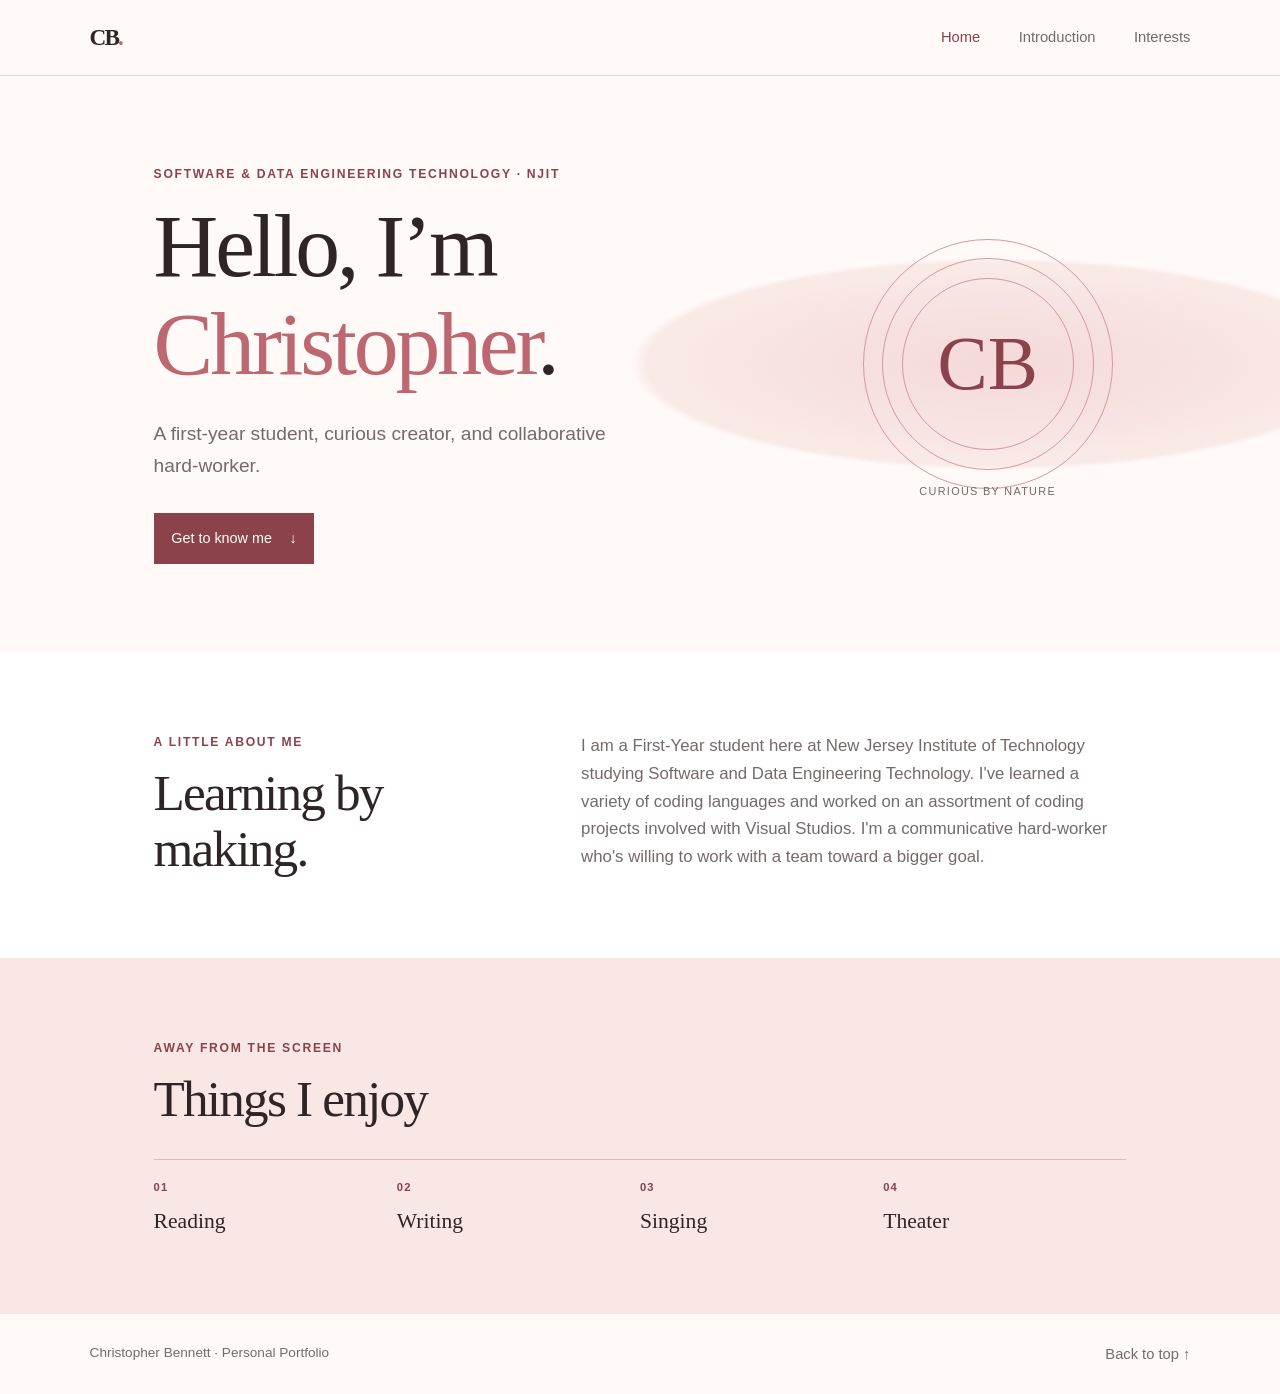
==== index.html @ 59941885 "Create portfolio home page" ====
<!doctype html>
<html lang="en">
  <head>
    <meta charset="utf-8">
    <meta name="viewport" content="width=device-width, initial-scale=1">
    <meta name="theme-color" content="#fff8f7">
    <meta name="description" content="The personal portfolio of Christopher Bennett, a Software and Data Engineering Technology student at NJIT.">
    <title>Christopher Bennett | Home</title>
    <link rel="stylesheet" href="styles.css">
    <script src="script.js" defer></script>
  </head>
  <body>
    <a class="skip-link" href="#main">Skip to main content</a>
    <header class="site-header">
      <a class="brand" href="#home" aria-label="Christopher Bennett home">CB<span>.</span></a>
      <button class="menu-toggle" type="button" aria-expanded="false" aria-controls="primary-navigation">
        <span class="menu-icon" aria-hidden="true"></span>
        <span class="menu-label">Menu</span>
      </button>
      <nav class="navigation" id="primary-navigation" aria-label="Main navigation">
        <a href="#home" aria-current="page">Home</a>
        <a href="#introduction">Introduction</a>
        <a href="#interests">Interests</a>
      </nav>
    </header>

    <main id="main">
      <section class="hero" id="home" aria-labelledby="page-title">
        <div class="hero-copy">
          <p class="eyebrow">Software &amp; Data Engineering Technology · NJIT</p>
          <h1 id="page-title">Hello, I’m <span>Christopher</span>.</h1>
          <p class="hero-intro">A first-year student, curious creator, and collaborative hard-worker.</p>
          <a class="button-link" href="#introduction">Get to know me <span aria-hidden="true">↓</span></a>
        </div>
        <div class="hero-mark" aria-hidden="true">
          <span class="mark-circle"></span>
          <span class="mark-initials">CB</span>
          <span class="mark-caption">curious by nature</span>
        </div>
      </section>

      <section class="intro-section" id="introduction" aria-labelledby="intro-title">
        <div class="section-heading">
          <p class="eyebrow">A little about me</p>
          <h2 id="intro-title">Learning by making.</h2>
        </div>
        <p class="intro-text">I am a First-Year student here at New Jersey Institute of Technology studying Software and Data Engineering Technology. I've learned a variety of coding languages and worked on an assortment of coding projects involved with Visual Studios. I'm a communicative hard-worker who's willing to work with a team toward a bigger goal.</p>
      </section>

      <section class="interests-section" id="interests" aria-labelledby="interests-title">
        <div class="section-heading">
          <p class="eyebrow">Away from the screen</p>
          <h2 id="interests-title">Things I enjoy</h2>
        </div>
        <ul class="interest-list">
          <li><span class="interest-number">01</span>Reading</li>
          <li><span class="interest-number">02</span>Writing</li>
          <li><span class="interest-number">03</span>Singing</li>
          <li><span class="interest-number">04</span>Theater</li>
        </ul>
      </section>
    </main>

    <footer class="site-footer">
      <p>Christopher Bennett <span aria-hidden="true">·</span> Personal Portfolio</p>
      <a href="#home">Back to top ↑</a>
    </footer>
  </body>
</html>
---- styles.css ----
:root {
  color-scheme: light;
  --ink: #302526;
  --muted: #76696a;
  --red: #bd6870;
  --red-deep: #8b424a;
  --blush: #f8e7e5;
  --paper: #fff9f8;
  --line: #ead7d5;
  --serif: Georgia, "Times New Roman", serif;
  --sans: "Segoe UI", Arial, sans-serif;
}

* { box-sizing: border-box; }
html { scroll-behavior: smooth; }
body {
  margin: 0;
  background: var(--paper);
  color: var(--ink);
  font-family: var(--sans);
  line-height: 1.65;
}
a { color: inherit; }
a:focus-visible, button:focus-visible { outline: 3px solid var(--red-deep); outline-offset: 4px; }
.skip-link {
  position: absolute; z-index: 5; top: 0.75rem; left: 0.75rem;
  transform: translateY(-160%); padding: 0.6rem 0.9rem;
  background: white; color: var(--ink); border: 1px solid var(--line);
}
.skip-link:focus { transform: translateY(0); }
.site-header {
  min-height: 76px; padding: 0 clamp(1.25rem, 7vw, 7rem);
  display: flex; align-items: center; justify-content: space-between;
  border-bottom: 1px solid var(--line); background: rgba(255, 249, 248, 0.94);
}
.brand { text-decoration: none; font: 700 1.45rem var(--serif); letter-spacing: -0.08em; }
.brand span { color: var(--red); }
.navigation { display: flex; gap: clamp(1.25rem, 3vw, 2.8rem); }
.navigation a, .site-footer a { text-decoration: none; color: var(--muted); font-size: 0.92rem; }
.navigation a:hover, .navigation a[aria-current="page"], .site-footer a:hover { color: var(--red-deep); }
.menu-toggle { display: none; }
main { overflow: hidden; }
.hero {
  min-height: 510px; padding: 5.5rem clamp(1.5rem, 12vw, 12rem);
  display: grid; grid-template-columns: minmax(0, 1.4fr) minmax(200px, 0.6fr);
  align-items: center; gap: 3rem;
  background: radial-gradient(ellipse at 78% 50%, #f4d9d7 0, #f9eae8 25%, transparent 26%), var(--paper);
}
.eyebrow { margin: 0 0 0.8rem; color: var(--red-deep); font-size: 0.76rem; font-weight: 700; letter-spacing: 0.14em; text-transform: uppercase; }
h1, h2 { font-family: var(--serif); font-weight: 400; letter-spacing: -0.035em; line-height: 1.1; }
h1 { max-width: 680px; margin: 0; font-size: clamp(3.1rem, 7vw, 6.3rem); }
h1 span { color: var(--red); }
.hero-intro { max-width: 480px; margin: 1.5rem 0 2rem; color: var(--muted); font-size: clamp(1rem, 1.6vw, 1.2rem); }
.button-link { display: inline-flex; align-items: center; gap: 1.1rem; padding: 0.85rem 1.1rem; color: white; background: var(--red-deep); text-decoration: none; font-size: 0.9rem; }
.button-link:hover { background: #71353c; }
.hero-mark { width: min(250px, 100%); aspect-ratio: 1; justify-self: center; position: relative; display: grid; place-items: center; }
.mark-circle { position: absolute; inset: 0; border: 1px solid #d49a9c; border-radius: 50%; }
.mark-circle::before, .mark-circle::after { content: ""; position: absolute; border: 1px solid #d49a9c; border-radius: 50%; inset: 18px; }
.mark-circle::after { inset: 38px; }
.mark-initials { color: var(--red-deep); font: 400 4.7rem var(--serif); }
.mark-caption { position: absolute; bottom: -0.75rem; color: var(--muted); font-size: 0.68rem; letter-spacing: 0.12em; text-transform: uppercase; }
.intro-section, .interests-section { padding: 5rem clamp(1.5rem, 12vw, 12rem); }
.intro-section { display: grid; grid-template-columns: 0.8fr 1.2fr; gap: 4rem; align-items: start; background: white; }
h2 { margin: 0; font-size: clamp(2rem, 4vw, 3.3rem); }
.intro-text { max-width: 700px; margin: 0; color: var(--muted); font-size: 1.05rem; }
.interests-section { background: var(--blush); }
.interest-list { list-style: none; margin: 2rem 0 0; padding: 0; display: grid; grid-template-columns: repeat(4, 1fr); border-top: 1px solid #dfb9b8; }
.interest-list li { display: flex; flex-direction: column; gap: 1rem; padding: 1.3rem 1rem 0 0; font: 1.35rem var(--serif); }
.interest-number { color: var(--red-deep); font: 700 0.7rem var(--sans); letter-spacing: 0.1em; }
.site-footer { min-height: 80px; padding: 1rem clamp(1.5rem, 7vw, 7rem); display: flex; justify-content: space-between; align-items: center; gap: 1rem; color: var(--muted); font-size: 0.85rem; }
.site-footer p { margin: 0; }

@media (max-width: 650px) {
  .site-header { min-height: 68px; position: relative; }
  .menu-toggle { display: inline-flex; align-items: center; gap: 0.55rem; border: 0; background: transparent; color: var(--ink); font: inherit; cursor: pointer; }
  .menu-icon, .menu-icon::before, .menu-icon::after { display: block; width: 18px; height: 2px; background: var(--red-deep); position: relative; }
  .menu-icon::before, .menu-icon::after { content: ""; position: absolute; left: 0; }
  .menu-icon::before { top: -6px; }
  .menu-icon::after { top: 6px; }
  .navigation { display: none; position: absolute; z-index: 2; top: 100%; left: 0; right: 0; padding: 0.8rem 1.5rem 1.2rem; flex-direction: column; gap: 0; background: var(--paper); border-bottom: 1px solid var(--line); }
  .navigation.is-open { display: flex; }
  .navigation a { padding: 0.65rem 0; }
  .hero { min-height: 0; padding-top: 4.5rem; padding-bottom: 5rem; grid-template-columns: 1fr; gap: 3rem; background: radial-gradient(ellipse at 78% 82%, #f4d9d7 0, #f9eae8 25%, transparent 26%), var(--paper); }
  .hero-mark { width: 180px; }
  .mark-initials { font-size: 3.5rem; }
  .intro-section { grid-template-columns: 1fr; gap: 1.5rem; }
  .intro-section, .interests-section { padding-top: 3.5rem; padding-bottom: 3.5rem; }
  .interest-list { grid-template-columns: repeat(2, 1fr); row-gap: 1.4rem; }
  .site-footer { align-items: flex-start; flex-direction: column; justify-content: center; }
}

@media (prefers-reduced-motion: reduce) {
  html { scroll-behavior: auto; }
  *, *::before, *::after { animation-duration: 0.01ms !important; transition-duration: 0.01ms !important; }
}
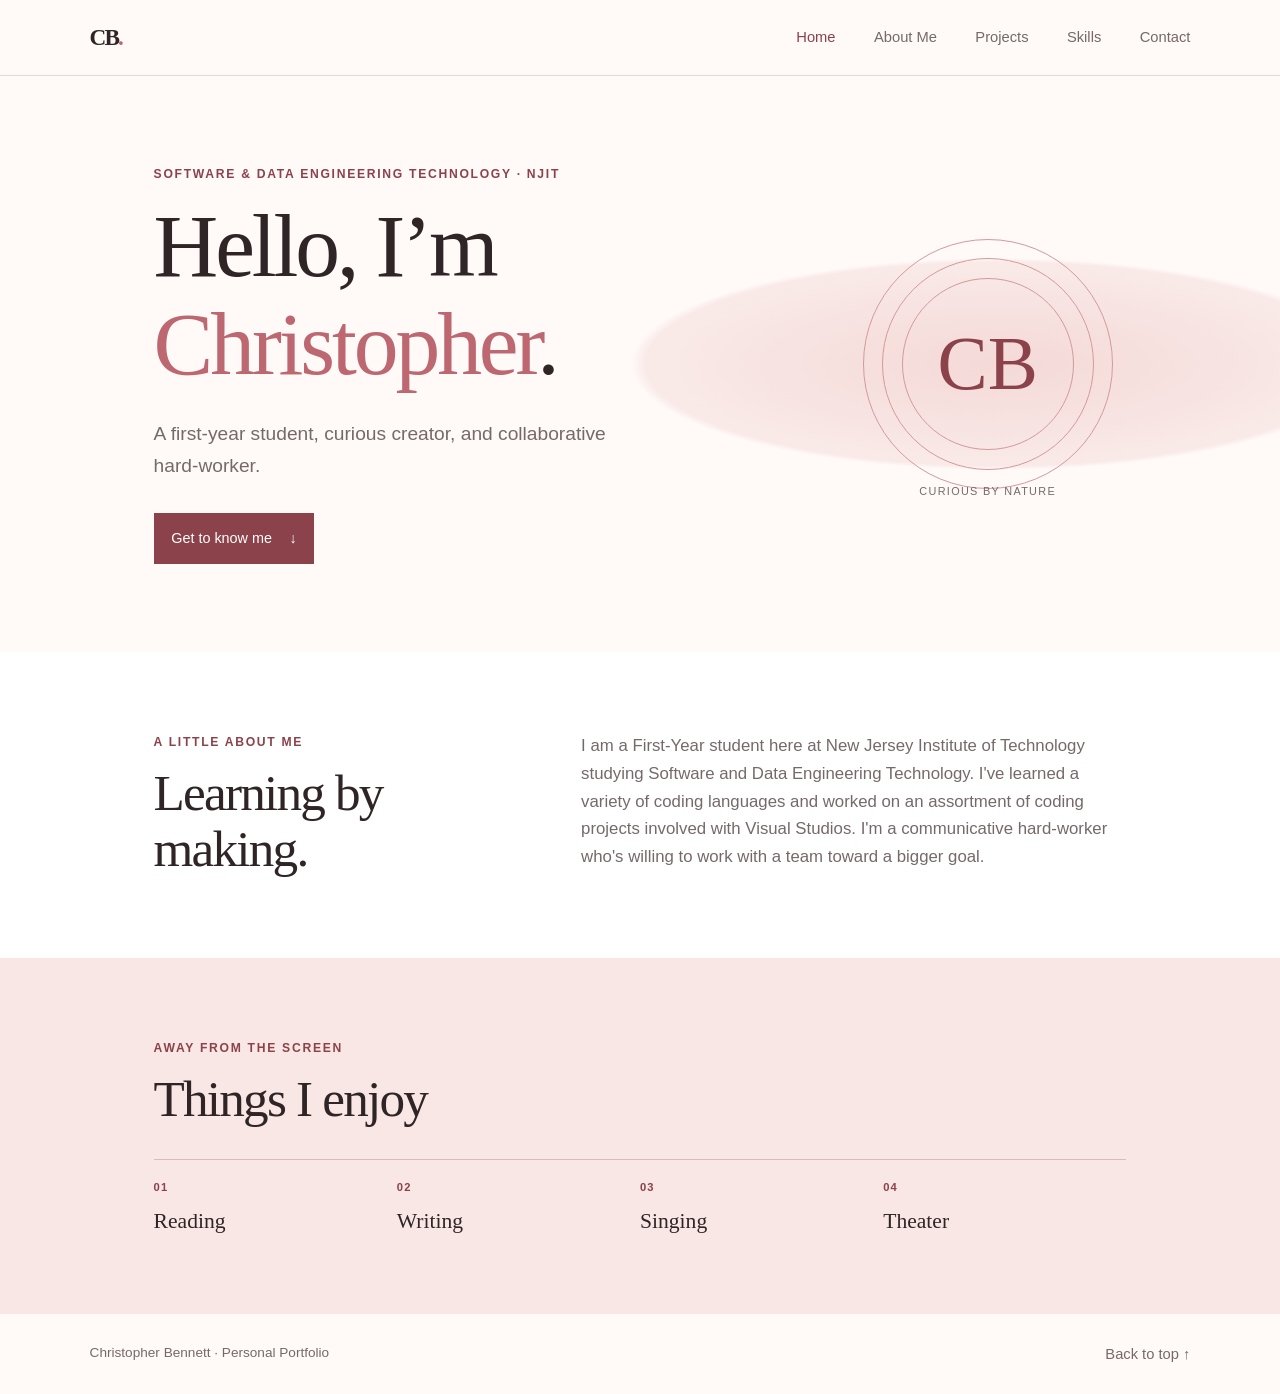
==== commit 58eac995: "Add portfolio section page scaffolds" ====
--- a/index.html
+++ b/index.html
@@ -12,15 +12,17 @@
   <body>
     <a class="skip-link" href="#main">Skip to main content</a>
     <header class="site-header">
-      <a class="brand" href="#home" aria-label="Christopher Bennett home">CB<span>.</span></a>
+      <a class="brand" href="index.html" aria-label="Christopher Bennett home">CB<span>.</span></a>
       <button class="menu-toggle" type="button" aria-expanded="false" aria-controls="primary-navigation">
         <span class="menu-icon" aria-hidden="true"></span>
         <span class="menu-label">Menu</span>
       </button>
       <nav class="navigation" id="primary-navigation" aria-label="Main navigation">
-        <a href="#home" aria-current="page">Home</a>
-        <a href="#introduction">Introduction</a>
-        <a href="#interests">Interests</a>
+        <a href="index.html" aria-current="page">Home</a>
+        <a href="about.html">About Me</a>
+        <a href="projects.html">Projects</a>
+        <a href="skills.html">Skills</a>
+        <a href="contact.html">Contact</a>
       </nav>
     </header>
 
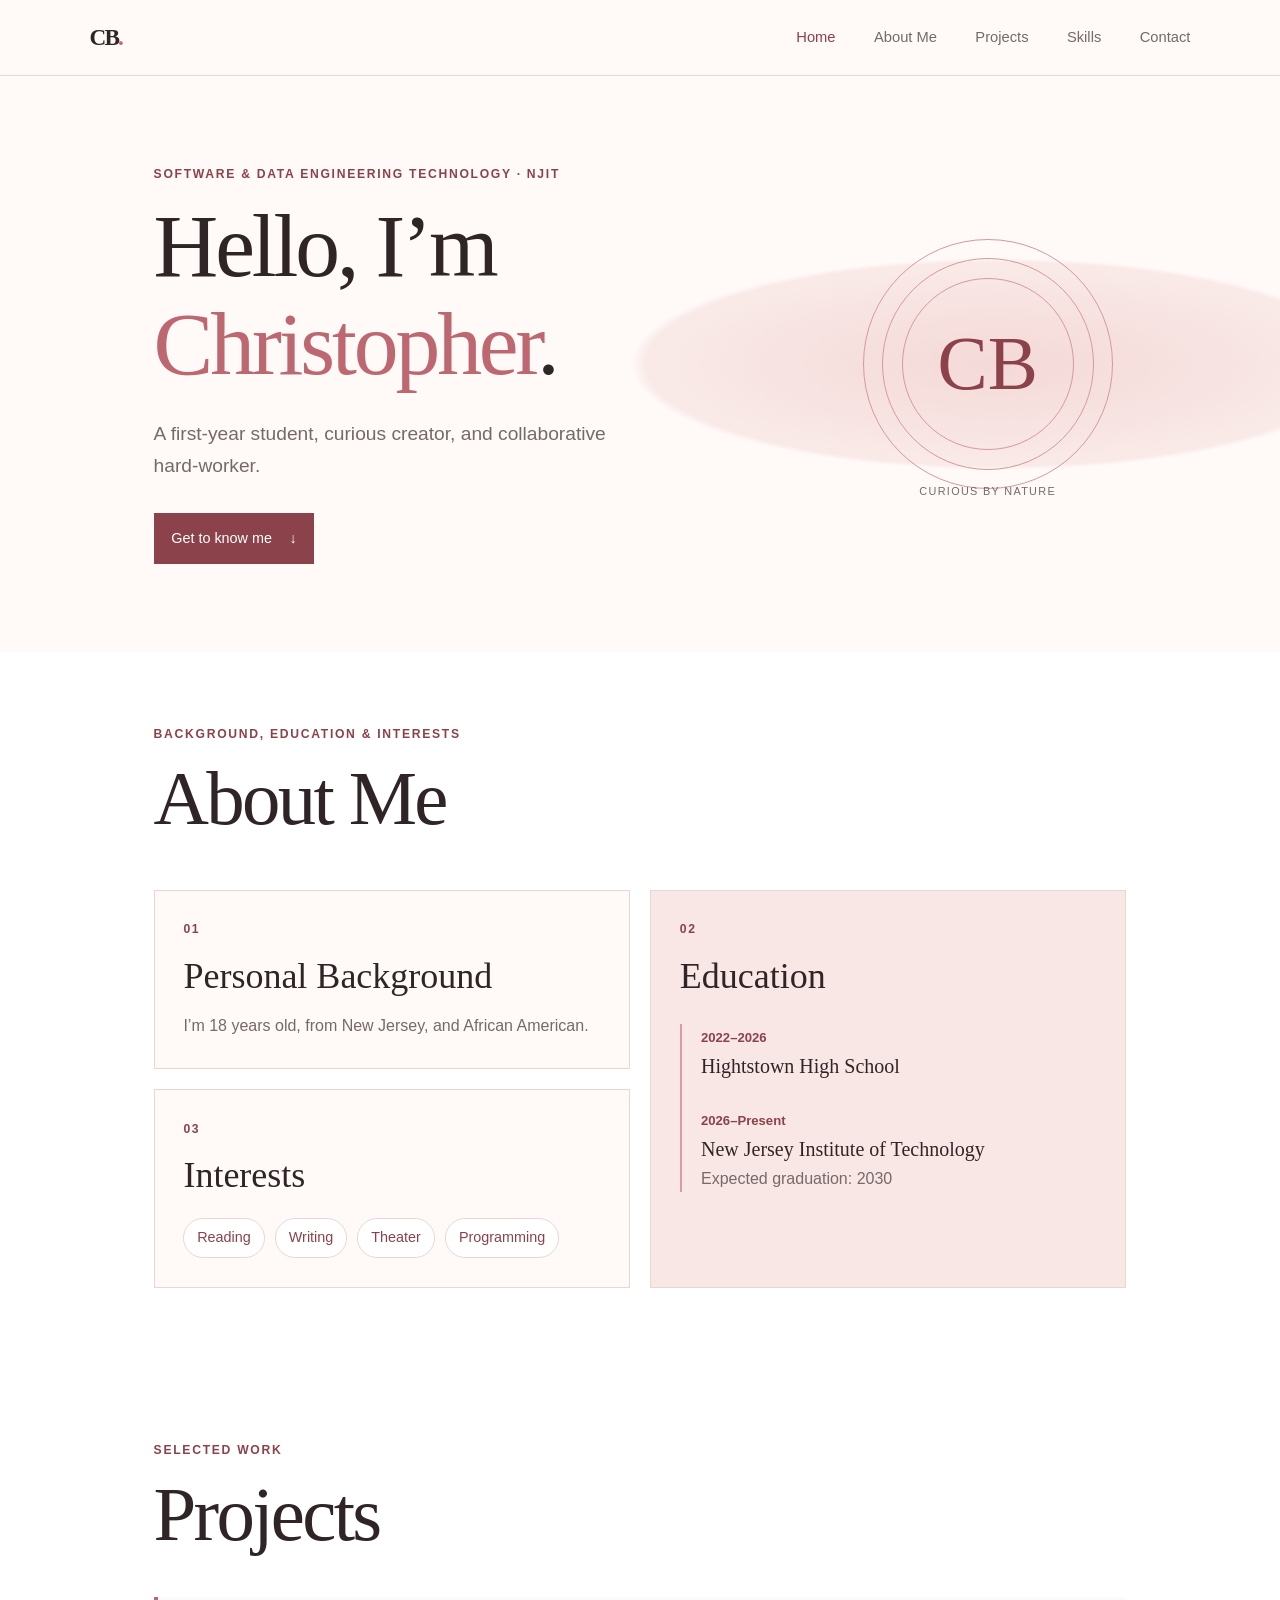
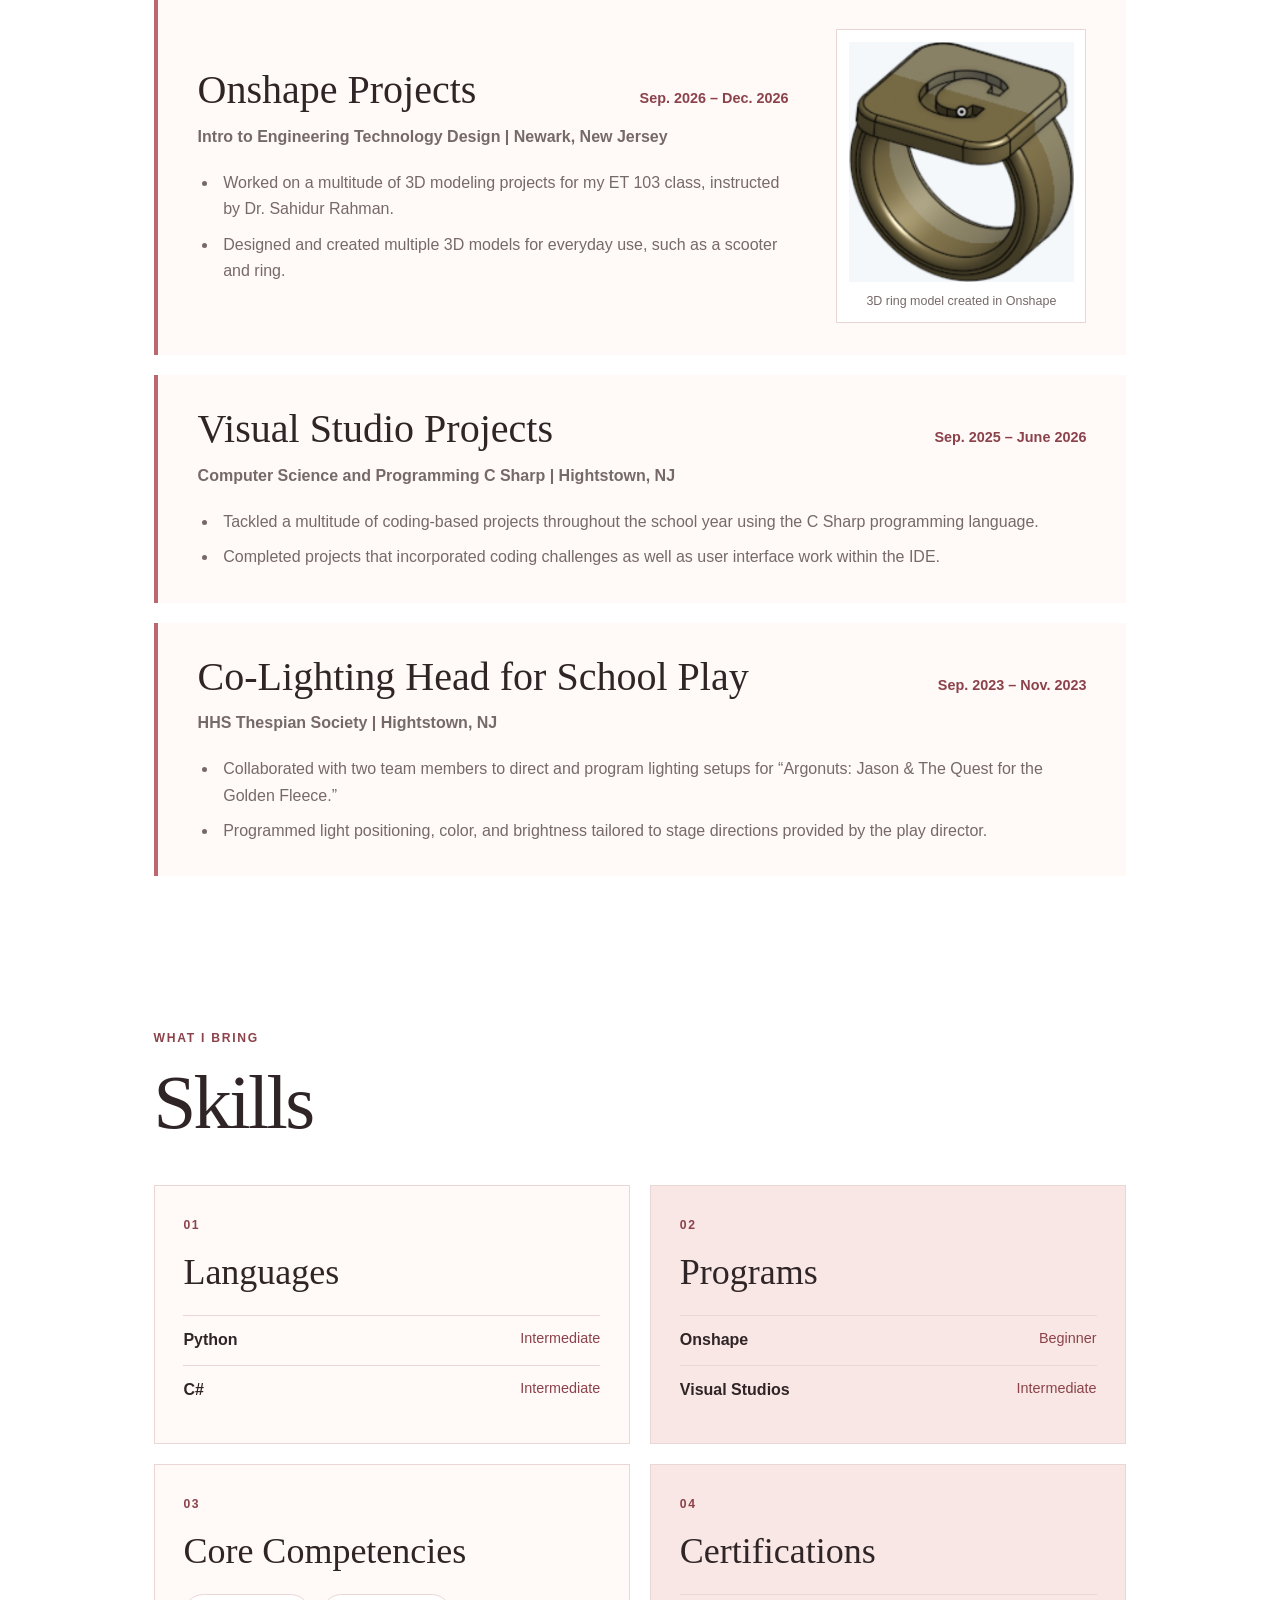
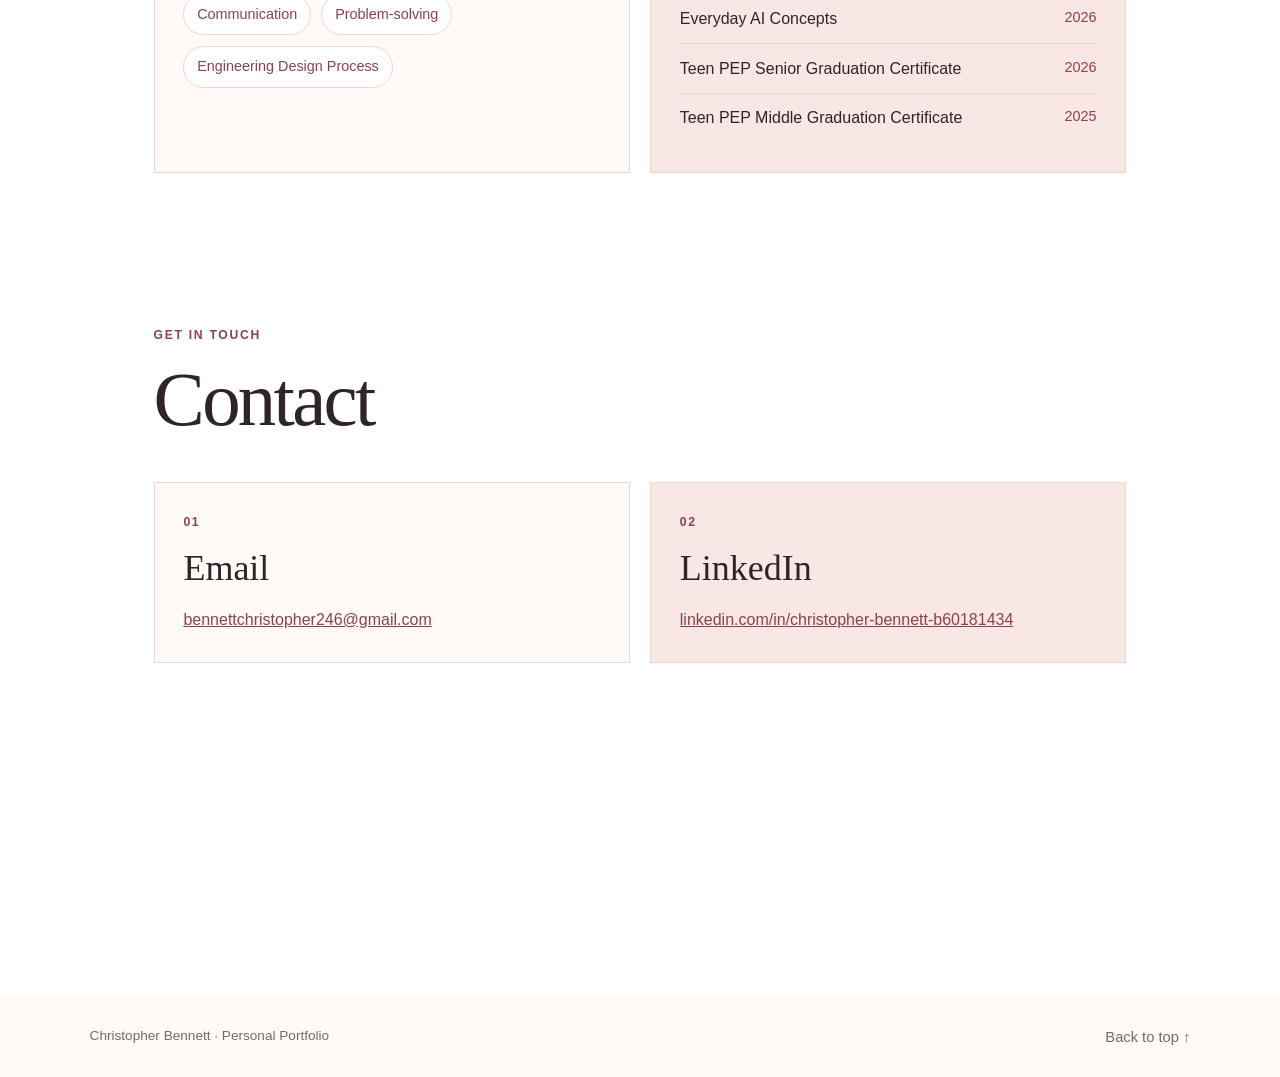
==== commit 43e8f22c: "Move portfolio sections onto scrolling homepage" ====
--- a/index.html
+++ b/index.html
@@ -18,11 +18,11 @@
         <span class="menu-label">Menu</span>
       </button>
       <nav class="navigation" id="primary-navigation" aria-label="Main navigation">
-        <a href="index.html" aria-current="page">Home</a>
-        <a href="about.html">About Me</a>
-        <a href="projects.html">Projects</a>
-        <a href="skills.html">Skills</a>
-        <a href="contact.html">Contact</a>
+        <a href="#home" aria-current="location">Home</a>
+        <a href="#about">About Me</a>
+        <a href="#projects">Projects</a>
+        <a href="#skills">Skills</a>
+        <a href="#contact">Contact</a>
       </nav>
     </header>
 
@@ -32,7 +32,7 @@
           <p class="eyebrow">Software &amp; Data Engineering Technology · NJIT</p>
           <h1 id="page-title">Hello, I’m <span>Christopher</span>.</h1>
           <p class="hero-intro">A first-year student, curious creator, and collaborative hard-worker.</p>
-          <a class="button-link" href="#introduction">Get to know me <span aria-hidden="true">↓</span></a>
+          <a class="button-link" href="#about">Get to know me <span aria-hidden="true">↓</span></a>
         </div>
         <div class="hero-mark" aria-hidden="true">
           <span class="mark-circle"></span>
@@ -41,25 +41,77 @@
         </div>
       </section>
 
-      <section class="intro-section" id="introduction" aria-labelledby="intro-title">
-        <div class="section-heading">
-          <p class="eyebrow">A little about me</p>
-          <h2 id="intro-title">Learning by making.</h2>
+      <section class="about-page" id="about" aria-labelledby="about-title">
+        <header class="about-heading">
+          <p class="eyebrow">Background, education &amp; interests</p>
+          <h2 id="about-title">About Me</h2>
+        </header>
+        <div class="about-grid">
+          <section class="about-card" aria-labelledby="background-title">
+            <p class="eyebrow">01</p>
+            <h3 id="background-title">Personal Background</h3>
+            <p>I’m 18 years old, from New Jersey, and African American.</p>
+          </section>
+          <section class="about-card education-card" aria-labelledby="education-title">
+            <p class="eyebrow">02</p>
+            <h3 id="education-title">Education</h3>
+            <ol class="education-list">
+              <li><span class="education-years">2022–2026</span><h4>Hightstown High School</h4></li>
+              <li><span class="education-years">2026–Present</span><h4>New Jersey Institute of Technology</h4><p>Expected graduation: 2030</p></li>
+            </ol>
+          </section>
+          <section class="about-card about-interests" aria-labelledby="about-interests-title">
+            <p class="eyebrow">03</p>
+            <h3 id="about-interests-title">Interests</h3>
+            <ul class="about-interest-list"><li>Reading</li><li>Writing</li><li>Theater</li><li>Programming</li></ul>
+          </section>
         </div>
-        <p class="intro-text">I am a First-Year student here at New Jersey Institute of Technology studying Software and Data Engineering Technology. I've learned a variety of coding languages and worked on an assortment of coding projects involved with Visual Studios. I'm a communicative hard-worker who's willing to work with a team toward a bigger goal.</p>
       </section>
 
-      <section class="interests-section" id="interests" aria-labelledby="interests-title">
-        <div class="section-heading">
-          <p class="eyebrow">Away from the screen</p>
-          <h2 id="interests-title">Things I enjoy</h2>
+      <section class="projects-page" id="projects" aria-labelledby="projects-title">
+        <header class="projects-heading"><p class="eyebrow">Selected work</p><h2 id="projects-title">Projects</h2></header>
+        <div class="resume-list">
+          <article class="resume-entry" aria-labelledby="onshape-title">
+            <div class="resume-copy">
+              <div class="resume-entry-heading"><h3 id="onshape-title">Onshape Projects</h3><p class="resume-date"><time datetime="2026-09">Sep. 2026</time> – <time datetime="2026-12">Dec. 2026</time></p></div>
+              <p class="resume-subtitle">Intro to Engineering Technology Design <span aria-hidden="true">|</span> Newark, New Jersey</p>
+              <ul class="resume-bullets"><li>Worked on a multitude of 3D modeling projects for my ET 103 class, instructed by Dr. Sahidur Rahman.</li><li>Designed and created multiple 3D models for everyday use, such as a scooter and ring.</li></ul>
+            </div>
+            <figure class="resume-image"><img src="assets/Screenshot 2026-10-22 191801.png" alt="A 3D model of a gold-toned ring with a broad, rounded rectangular top." width="232" height="278"><figcaption>3D ring model created in Onshape</figcaption></figure>
+          </article>
+          <article class="resume-entry resume-entry-text" aria-labelledby="visual-studio-title">
+            <div class="resume-copy">
+              <div class="resume-entry-heading"><h3 id="visual-studio-title">Visual Studio Projects</h3><p class="resume-date"><time datetime="2025-09">Sep. 2025</time> – <time datetime="2026-06">June 2026</time></p></div>
+              <p class="resume-subtitle">Computer Science and Programming C Sharp <span aria-hidden="true">|</span> Hightstown, NJ</p>
+              <ul class="resume-bullets"><li>Tackled a multitude of coding-based projects throughout the school year using the C Sharp programming language.</li><li>Completed projects that incorporated coding challenges as well as user interface work within the IDE.</li></ul>
+            </div>
+          </article>
+          <article class="resume-entry resume-entry-text" aria-labelledby="lighting-title">
+            <div class="resume-copy">
+              <div class="resume-entry-heading"><h3 id="lighting-title">Co-Lighting Head for School Play</h3><p class="resume-date"><time datetime="2023-09">Sep. 2023</time> – <time datetime="2023-11">Nov. 2023</time></p></div>
+              <p class="resume-subtitle">HHS Thespian Society <span aria-hidden="true">|</span> Hightstown, NJ</p>
+              <ul class="resume-bullets"><li>Collaborated with two team members to direct and program lighting setups for “Argonuts: Jason &amp; The Quest for the Golden Fleece.”</li><li>Programmed light positioning, color, and brightness tailored to stage directions provided by the play director.</li></ul>
+            </div>
+          </article>
         </div>
-        <ul class="interest-list">
-          <li><span class="interest-number">01</span>Reading</li>
-          <li><span class="interest-number">02</span>Writing</li>
-          <li><span class="interest-number">03</span>Singing</li>
-          <li><span class="interest-number">04</span>Theater</li>
-        </ul>
+      </section>
+
+      <section class="skills-page" id="skills" aria-labelledby="skills-title">
+        <header class="skills-heading"><p class="eyebrow">What I bring</p><h2 id="skills-title">Skills</h2></header>
+        <div class="skills-grid">
+          <section class="skills-card" aria-labelledby="languages-title"><p class="eyebrow">01</p><h3 id="languages-title">Languages</h3><dl class="skill-list"><div><dt>Python</dt><dd>Intermediate</dd></div><div><dt>C#</dt><dd>Intermediate</dd></div></dl></section>
+          <section class="skills-card" aria-labelledby="programs-title"><p class="eyebrow">02</p><h3 id="programs-title">Programs</h3><dl class="skill-list"><div><dt>Onshape</dt><dd>Beginner</dd></div><div><dt>Visual Studios</dt><dd>Intermediate</dd></div></dl></section>
+          <section class="skills-card" aria-labelledby="competencies-title"><p class="eyebrow">03</p><h3 id="competencies-title">Core Competencies</h3><ul class="skill-tags"><li>Communication</li><li>Problem-solving</li><li>Engineering Design Process</li></ul></section>
+          <section class="skills-card certifications-card" aria-labelledby="certifications-title"><p class="eyebrow">04</p><h3 id="certifications-title">Certifications</h3><ul class="certification-list"><li><span>Everyday AI Concepts</span><time datetime="2026">2026</time></li><li><span>Teen PEP Senior Graduation Certificate</span><time datetime="2026">2026</time></li><li><span>Teen PEP Middle Graduation Certificate</span><time datetime="2025">2025</time></li></ul></section>
+        </div>
+      </section>
+
+      <section class="contact-page" id="contact" aria-labelledby="contact-title">
+        <header class="contact-heading"><p class="eyebrow">Get in touch</p><h2 id="contact-title">Contact</h2></header>
+        <div class="contact-grid">
+          <section class="contact-card" aria-labelledby="email-title"><p class="eyebrow">01</p><h3 id="email-title">Email</h3><a href="mailto:bennettchristopher246@gmail.com">bennettchristopher246@gmail.com</a></section>
+          <section class="contact-card" aria-labelledby="linkedin-title"><p class="eyebrow">02</p><h3 id="linkedin-title">LinkedIn</h3><a href="https://www.linkedin.com/in/christopher-bennett-b60181434/" target="_blank" rel="noopener noreferrer">linkedin.com/in/christopher-bennett-b60181434</a></section>
+        </div>
       </section>
     </main>
 
--- a/styles.css
+++ b/styles.css
@@ -31,15 +31,17 @@
 .site-header {
   min-height: 76px; padding: 0 clamp(1.25rem, 7vw, 7rem);
   display: flex; align-items: center; justify-content: space-between;
-  border-bottom: 1px solid var(--line); background: rgba(255, 249, 248, 0.94);
+  position: sticky; top: 0; z-index: 10;
+  border-bottom: 1px solid var(--line); background: rgba(255, 249, 248, 0.96); backdrop-filter: blur(12px);
 }
 .brand { text-decoration: none; font: 700 1.45rem var(--serif); letter-spacing: -0.08em; }
 .brand span { color: var(--red); }
 .navigation { display: flex; gap: clamp(1.25rem, 3vw, 2.8rem); }
 .navigation a, .site-footer a { text-decoration: none; color: var(--muted); font-size: 0.92rem; }
-.navigation a:hover, .navigation a[aria-current="page"], .site-footer a:hover { color: var(--red-deep); }
+.navigation a:hover, .navigation a[aria-current="page"], .navigation a[aria-current="location"], .site-footer a:hover { color: var(--red-deep); }
 .menu-toggle { display: none; }
 main { overflow: hidden; }
+main > section[id] { scroll-margin-top: 90px; }
 .hero {
   min-height: 510px; padding: 5.5rem clamp(1.5rem, 12vw, 12rem);
   display: grid; grid-template-columns: minmax(0, 1.4fr) minmax(200px, 0.6fr);
@@ -63,6 +65,65 @@
 .intro-section { display: grid; grid-template-columns: 0.8fr 1.2fr; gap: 4rem; align-items: start; background: white; }
 h2 { margin: 0; font-size: clamp(2rem, 4vw, 3.3rem); }
 .intro-text { max-width: 700px; margin: 0; color: var(--muted); font-size: 1.05rem; }
+.about-page { padding: 4.5rem clamp(1.5rem, 12vw, 12rem) 5rem; background: white; }
+.about-heading { margin-bottom: 3rem; }
+.about-heading h1, .about-heading h2 { margin: 0; font-size: clamp(2.8rem, 6vw, 5rem); }
+.about-grid { display: grid; grid-template-columns: repeat(2, minmax(0, 1fr)); gap: 1.25rem; }
+.about-card { padding: 1.8rem; border: 1px solid var(--line); background: var(--paper); }
+.about-card .eyebrow { margin-bottom: 1.1rem; }
+.about-card h2, .about-card h3 { margin: 0; font: 400 clamp(1.65rem, 3vw, 2.25rem)/1.1 var(--serif); }
+.about-card > p:last-child { margin-bottom: 0; color: var(--muted); }
+.education-card { grid-row: span 2; background: var(--blush); }
+.education-list { margin: 1.7rem 0 0; padding: 0; list-style: none; }
+.education-list li { padding: 0 0 1.5rem 1.2rem; border-left: 2px solid #d99da0; }
+.education-list li:last-child { padding-bottom: 0; }
+.education-years { color: var(--red-deep); font-size: 0.82rem; font-weight: 700; }
+.education-list h3, .education-list h4 { margin: 0.3rem 0; font: 1.25rem var(--serif); }
+.education-list p { margin: 0; color: var(--muted); }
+.about-interest-list { display: flex; flex-wrap: wrap; gap: 0.65rem; margin: 1.4rem 0 0; padding: 0; list-style: none; }
+.about-interest-list li { padding: 0.45rem 0.8rem; border: 1px solid var(--line); border-radius: 999px; color: var(--red-deep); background: white; font-size: 0.9rem; }
+.skills-page { min-height: calc(100vh - 156px); padding: 4.5rem clamp(1.5rem, 12vw, 12rem) 5rem; background: white; }
+.skills-heading { margin-bottom: 2.5rem; }
+.skills-heading h1, .skills-heading h2 { margin: 0; font-size: clamp(2.8rem, 6vw, 5rem); }
+.skills-grid { display: grid; grid-template-columns: repeat(2, minmax(0, 1fr)); gap: 1.25rem; }
+.skills-card { padding: 1.8rem; border: 1px solid var(--line); background: var(--paper); }
+.skills-card:nth-child(2), .certifications-card { background: var(--blush); }
+.skills-card .eyebrow { margin-bottom: 1.1rem; }
+.skills-card h2, .skills-card h3 { margin: 0; font: 400 clamp(1.65rem, 3vw, 2.25rem)/1.1 var(--serif); }
+.skill-list, .skill-tags, .certification-list { margin: 1.4rem 0 0; padding: 0; list-style: none; }
+.skill-list div, .certification-list li { display: flex; justify-content: space-between; gap: 1rem; padding: 0.7rem 0; border-top: 1px solid var(--line); }
+.skill-list dt, .certification-list span { color: var(--ink); font-weight: 600; }
+.skill-list dd, .certification-list time { margin: 0; color: var(--red-deep); font-size: 0.9rem; }
+.skill-tags { display: flex; flex-wrap: wrap; gap: 0.65rem; }
+.skill-tags li { padding: 0.5rem 0.8rem; border: 1px solid var(--line); border-radius: 999px; color: var(--red-deep); background: white; font-size: 0.9rem; }
+.certification-list li { align-items: flex-start; }
+.certification-list span { font-weight: 500; }
+.contact-page { min-height: calc(100vh - 156px); padding: 4.5rem clamp(1.5rem, 12vw, 12rem) 5rem; background: white; }
+.contact-heading { margin-bottom: 2.5rem; }
+.contact-heading h1, .contact-heading h2 { margin: 0; font-size: clamp(2.8rem, 6vw, 5rem); }
+.contact-grid { display: grid; grid-template-columns: repeat(2, minmax(0, 1fr)); gap: 1.25rem; }
+.contact-card { min-width: 0; padding: 1.8rem; border: 1px solid var(--line); background: var(--paper); }
+.contact-card:nth-child(2) { background: var(--blush); }
+.contact-card .eyebrow { margin-bottom: 1.1rem; }
+.contact-card h2, .contact-card h3 { margin: 0 0 1.1rem; font: 400 clamp(1.65rem, 3vw, 2.25rem)/1.1 var(--serif); }
+.contact-card a { color: var(--red-deep); overflow-wrap: anywhere; }
+.contact-card a:hover { color: #71353c; }
+.projects-page { min-height: calc(100vh - 156px); padding: 4.5rem clamp(1.5rem, 12vw, 12rem) 5rem; background: white; }
+.projects-heading { margin-bottom: 2.5rem; }
+.projects-heading h1, .projects-heading h2 { margin: 0; font-size: clamp(2.8rem, 6vw, 5rem); }
+.resume-list { display: grid; gap: 1.25rem; }
+.resume-entry { max-width: 1050px; padding: 2rem clamp(1.25rem, 4vw, 2.5rem); border-left: 4px solid var(--red); background: var(--paper); display: grid; grid-template-columns: minmax(0, 1fr) minmax(170px, 250px); align-items: center; gap: clamp(1.5rem, 4vw, 3rem); }
+.resume-entry-text { grid-template-columns: minmax(0, 1fr); }
+.resume-copy { min-width: 0; }
+.resume-image { margin: 0; padding: 0.7rem; background: white; border: 1px solid var(--line); }
+.resume-image img { display: block; width: 100%; height: auto; }
+.resume-image figcaption { margin-top: 0.55rem; color: var(--muted); font-size: 0.78rem; text-align: center; }
+.resume-entry-heading { display: flex; justify-content: space-between; align-items: baseline; gap: 1rem; }
+.resume-entry h2, .resume-entry h3 { margin: 0; font: 400 clamp(1.7rem, 3.5vw, 2.5rem)/1.1 var(--serif); }
+.resume-date { margin: 0; color: var(--red-deep); font-size: 0.9rem; font-weight: 700; white-space: nowrap; }
+.resume-subtitle { margin: 0.7rem 0 1.25rem; color: var(--muted); font-weight: 600; }
+.resume-bullets { margin: 0; padding-left: 1.25rem; color: var(--muted); }
+.resume-bullets li { padding-left: 0.35rem; margin-top: 0.55rem; }
 .interests-section { background: var(--blush); }
 .interest-list { list-style: none; margin: 2rem 0 0; padding: 0; display: grid; grid-template-columns: repeat(4, 1fr); border-top: 1px solid #dfb9b8; }
 .interest-list li { display: flex; flex-direction: column; gap: 1rem; padding: 1.3rem 1rem 0 0; font: 1.35rem var(--serif); }
@@ -84,6 +145,19 @@
   .hero-mark { width: 180px; }
   .mark-initials { font-size: 3.5rem; }
   .intro-section { grid-template-columns: 1fr; gap: 1.5rem; }
+  .about-page { padding-top: 3.5rem; padding-bottom: 3.5rem; }
+  .skills-page { min-height: calc(100vh - 148px); padding-top: 3.5rem; padding-bottom: 3.5rem; }
+  .contact-page { min-height: calc(100vh - 148px); padding-top: 3.5rem; padding-bottom: 3.5rem; }
+  .about-heading { margin-bottom: 2rem; }
+  .about-grid { grid-template-columns: 1fr; }
+  .education-card { grid-row: auto; }
+  .skills-grid { grid-template-columns: 1fr; }
+  .contact-grid { grid-template-columns: 1fr; }
+  .projects-page { min-height: calc(100vh - 148px); padding-top: 3.5rem; padding-bottom: 3.5rem; }
+  .projects-heading { margin-bottom: 2rem; }
+  .resume-entry-heading { align-items: flex-start; flex-direction: column; gap: 0.3rem; }
+  .resume-entry { grid-template-columns: minmax(0, 1fr); }
+  .resume-image { width: min(100%, 260px); justify-self: center; }
   .intro-section, .interests-section { padding-top: 3.5rem; padding-bottom: 3.5rem; }
   .interest-list { grid-template-columns: repeat(2, 1fr); row-gap: 1.4rem; }
   .site-footer { align-items: flex-start; flex-direction: column; justify-content: center; }
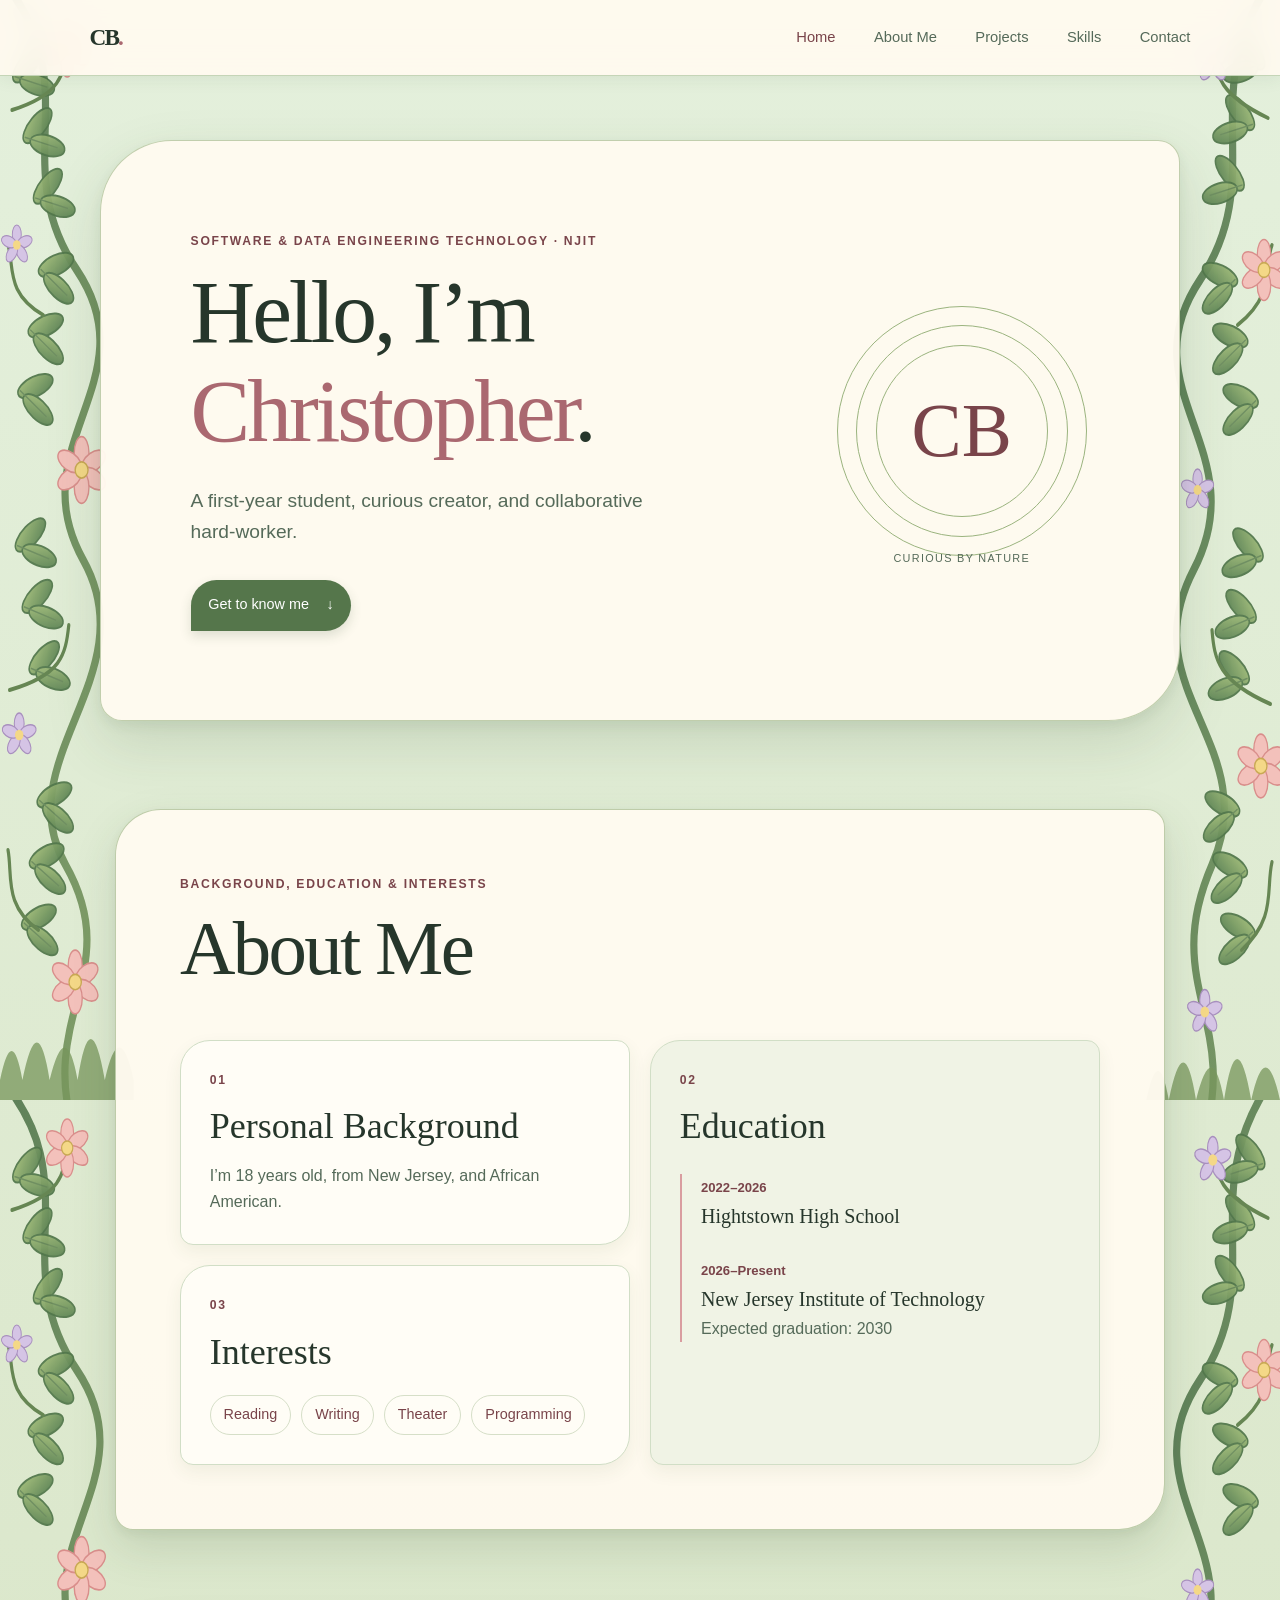
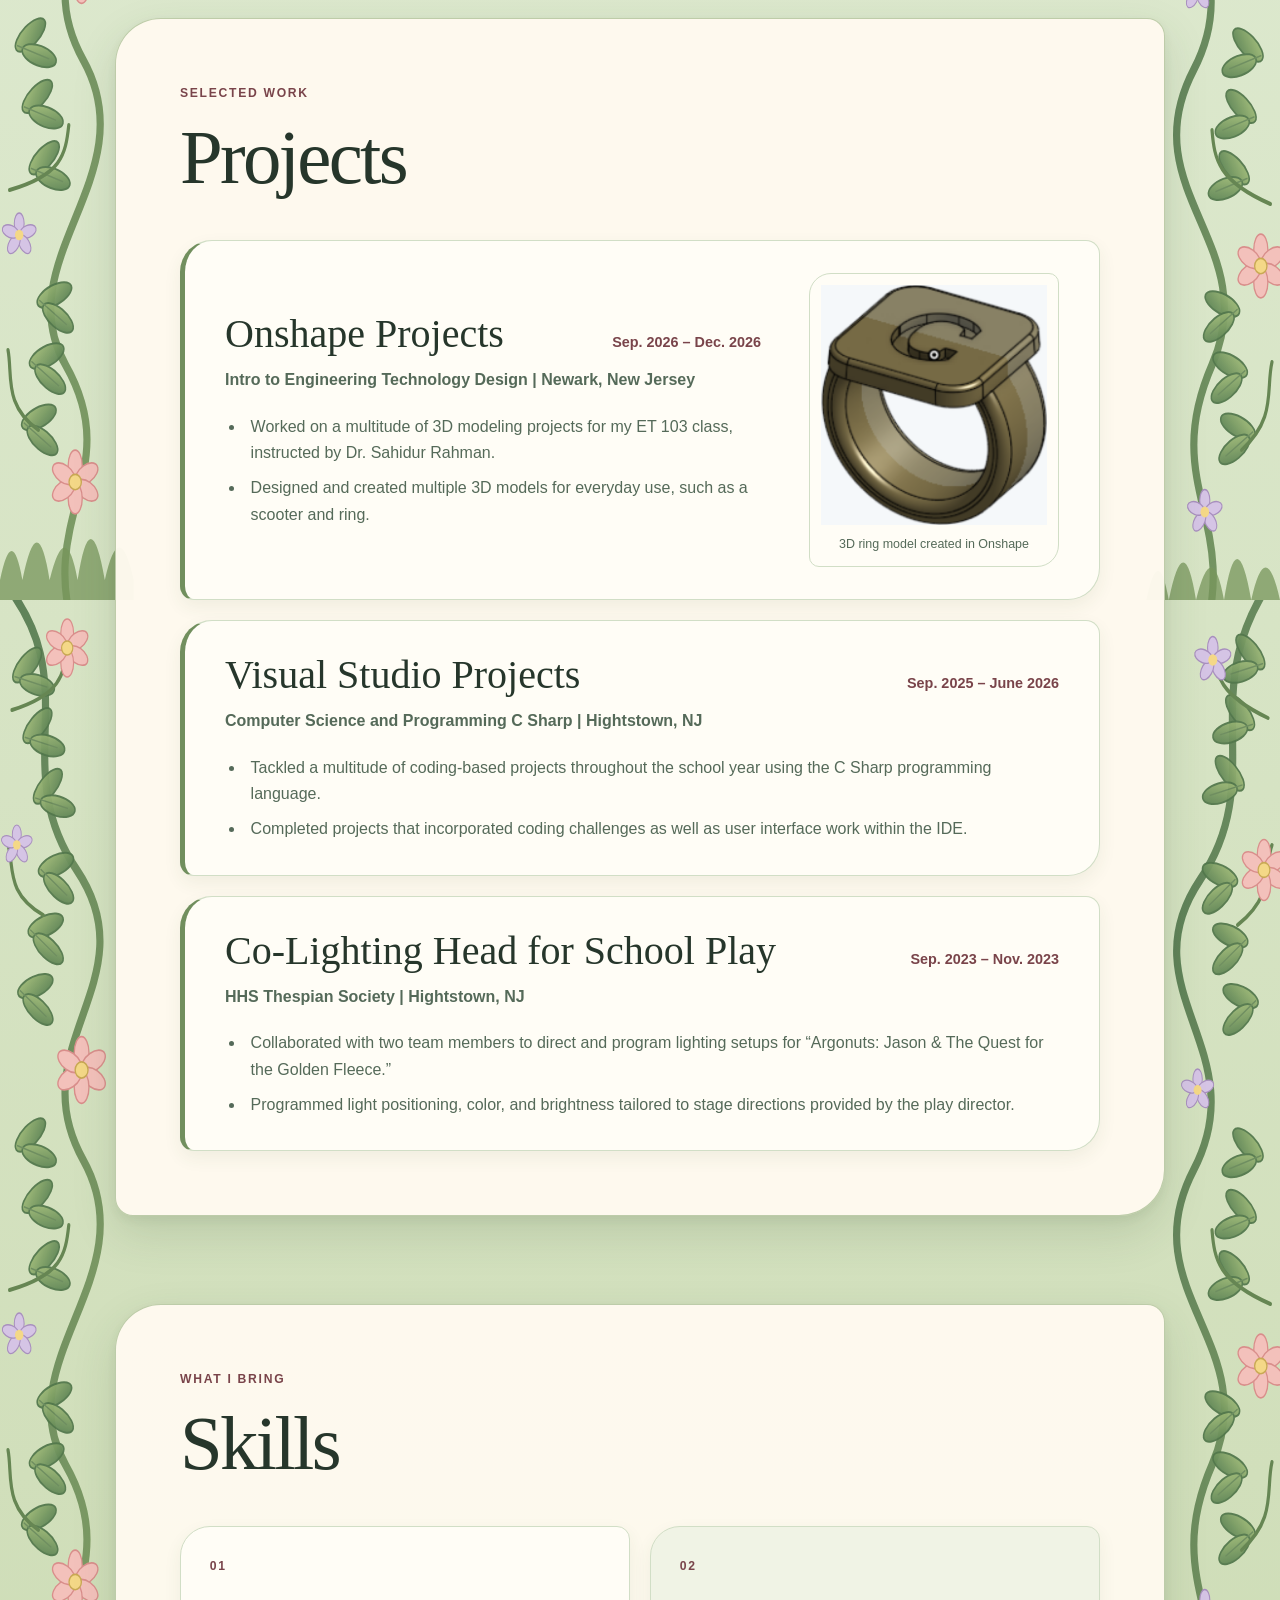
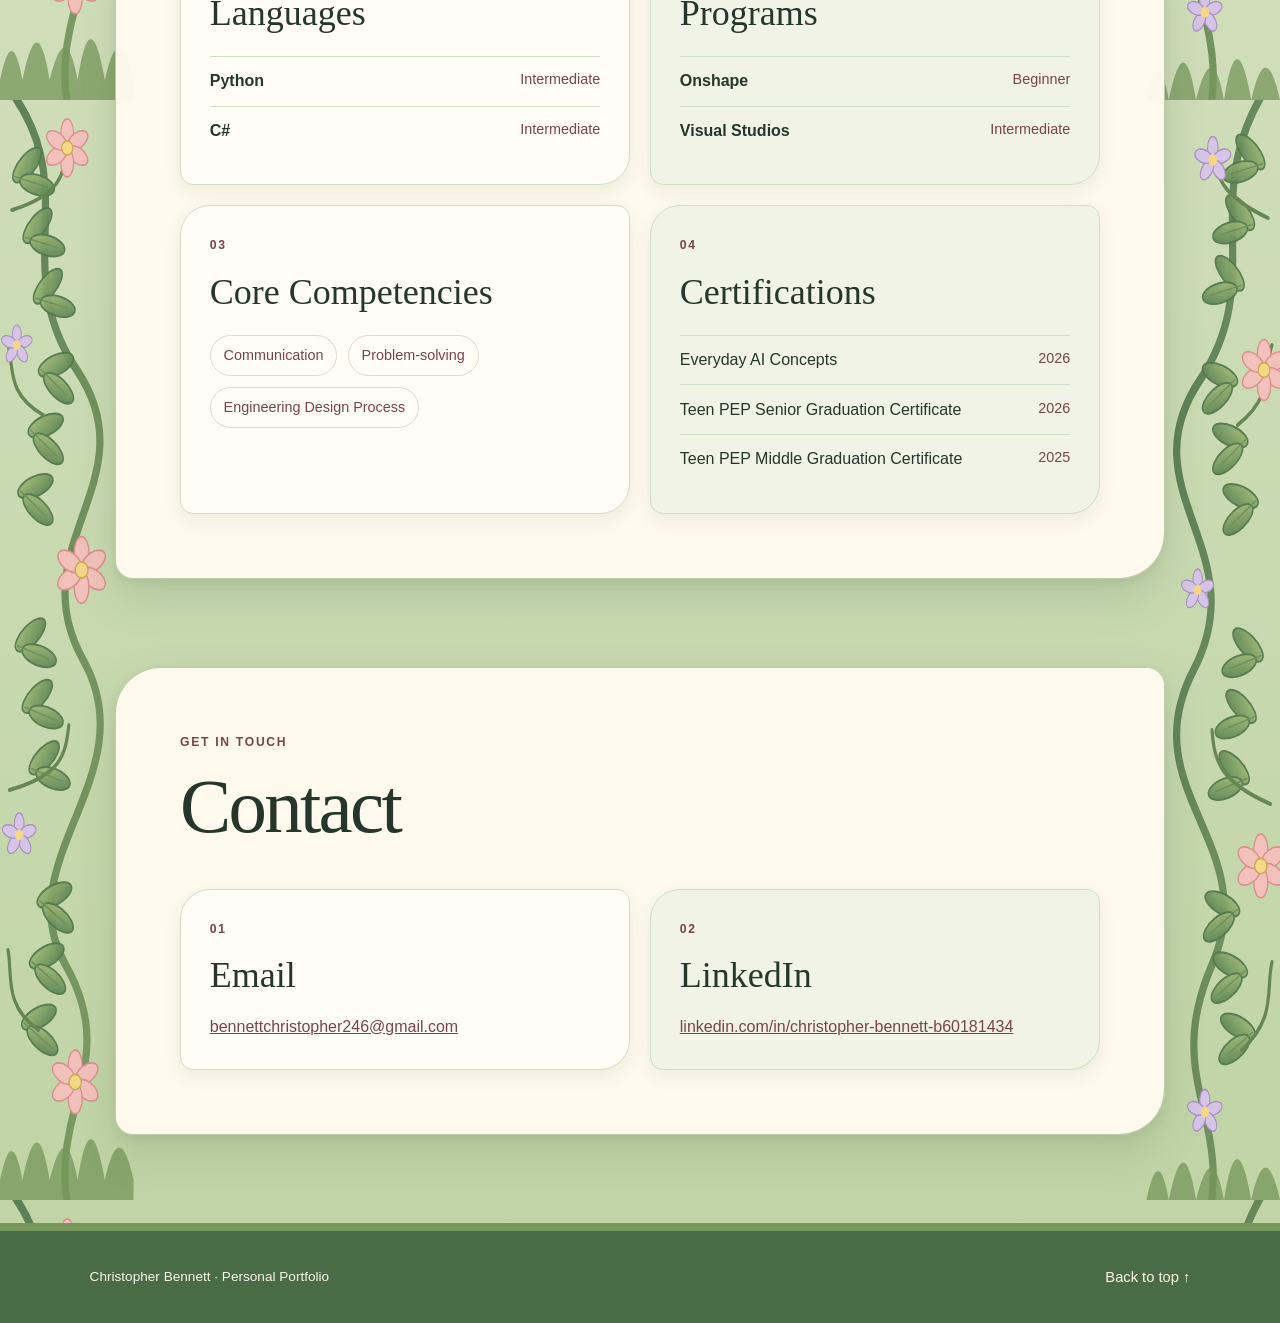
==== commit 773029c2: "Give portfolio a scrolling garden theme" ====
--- a/index.html
+++ b/index.html
@@ -3,7 +3,7 @@
   <head>
     <meta charset="utf-8">
     <meta name="viewport" content="width=device-width, initial-scale=1">
-    <meta name="theme-color" content="#fff8f7">
+    <meta name="theme-color" content="#e4f0dc">
     <meta name="description" content="The personal portfolio of Christopher Bennett, a Software and Data Engineering Technology student at NJIT.">
     <title>Christopher Bennett | Home</title>
     <link rel="stylesheet" href="styles.css">
--- a/styles.css
+++ b/styles.css
@@ -1,12 +1,12 @@
 :root {
   color-scheme: light;
-  --ink: #302526;
-  --muted: #76696a;
-  --red: #bd6870;
-  --red-deep: #8b424a;
-  --blush: #f8e7e5;
-  --paper: #fff9f8;
-  --line: #ead7d5;
+  --ink: #26362b;
+  --muted: #556a59;
+  --red: #aa6870;
+  --red-deep: #79444a;
+  --blush: #f5e4df;
+  --paper: #fffaf0;
+  --line: #d1dec6;
   --serif: Georgia, "Times New Roman", serif;
   --sans: "Segoe UI", Arial, sans-serif;
 }
@@ -15,7 +15,11 @@
 html { scroll-behavior: smooth; }
 body {
   margin: 0;
-  background: var(--paper);
+  background-color: #c9dab5;
+  background-image: url("assets/garden-border.svg"), linear-gradient(180deg, #e4f0dc 0%, #dce8cd 34%, #d1dfbb 68%, #bfd3a4 100%);
+  background-repeat: repeat-y, no-repeat;
+  background-position: center top, center;
+  background-size: 100% 1100px, 100% 100%;
   color: var(--ink);
   font-family: var(--sans);
   line-height: 1.65;
@@ -32,7 +36,8 @@
   min-height: 76px; padding: 0 clamp(1.25rem, 7vw, 7rem);
   display: flex; align-items: center; justify-content: space-between;
   position: sticky; top: 0; z-index: 10;
-  border-bottom: 1px solid var(--line); background: rgba(255, 249, 248, 0.96); backdrop-filter: blur(12px);
+  border-bottom: 1px solid #c5d5b7; background: rgba(255, 250, 240, 0.94); backdrop-filter: blur(12px);
+  box-shadow: 0 3px 16px rgba(47, 79, 48, 0.08);
 }
 .brand { text-decoration: none; font: 700 1.45rem var(--serif); letter-spacing: -0.08em; }
 .brand span { color: var(--red); }
@@ -43,21 +48,25 @@
 main { overflow: hidden; }
 main > section[id] { scroll-margin-top: 90px; }
 .hero {
-  min-height: 510px; padding: 5.5rem clamp(1.5rem, 12vw, 12rem);
+  width: min(1080px, calc(100% - clamp(2rem, 14vw, 18rem)));
+  min-height: 475px; margin: clamp(2rem, 5vw, 4rem) auto; padding: clamp(2rem, 7vw, 6rem);
   display: grid; grid-template-columns: minmax(0, 1.4fr) minmax(200px, 0.6fr);
   align-items: center; gap: 3rem;
-  background: radial-gradient(ellipse at 78% 50%, #f4d9d7 0, #f9eae8 25%, transparent 26%), var(--paper);
+  border: 1px solid rgba(148, 174, 125, 0.58);
+  border-radius: 72px 22px 72px 22px;
+  background: rgba(255, 250, 240, 0.96);
+  box-shadow: 0 22px 55px rgba(52, 83, 48, 0.15), 0 5px 12px rgba(52, 83, 48, 0.08);
 }
 .eyebrow { margin: 0 0 0.8rem; color: var(--red-deep); font-size: 0.76rem; font-weight: 700; letter-spacing: 0.14em; text-transform: uppercase; }
 h1, h2 { font-family: var(--serif); font-weight: 400; letter-spacing: -0.035em; line-height: 1.1; }
 h1 { max-width: 680px; margin: 0; font-size: clamp(3.1rem, 7vw, 6.3rem); }
 h1 span { color: var(--red); }
 .hero-intro { max-width: 480px; margin: 1.5rem 0 2rem; color: var(--muted); font-size: clamp(1rem, 1.6vw, 1.2rem); }
-.button-link { display: inline-flex; align-items: center; gap: 1.1rem; padding: 0.85rem 1.1rem; color: white; background: var(--red-deep); text-decoration: none; font-size: 0.9rem; }
-.button-link:hover { background: #71353c; }
+.button-link { display: inline-flex; align-items: center; gap: 1.1rem; padding: 0.85rem 1.1rem; color: white; background: #55764b; border-radius: 999px 999px 999px 12px; text-decoration: none; font-size: 0.9rem; box-shadow: 0 5px 12px rgba(52, 83, 48, 0.16); }
+.button-link:hover { background: #3d613f; }
 .hero-mark { width: min(250px, 100%); aspect-ratio: 1; justify-self: center; position: relative; display: grid; place-items: center; }
-.mark-circle { position: absolute; inset: 0; border: 1px solid #d49a9c; border-radius: 50%; }
-.mark-circle::before, .mark-circle::after { content: ""; position: absolute; border: 1px solid #d49a9c; border-radius: 50%; inset: 18px; }
+.mark-circle { position: absolute; inset: 0; border: 1px solid #9bb47f; border-radius: 50%; }
+.mark-circle::before, .mark-circle::after { content: ""; position: absolute; border: 1px solid #9bb47f; border-radius: 50%; inset: 18px; }
 .mark-circle::after { inset: 38px; }
 .mark-initials { color: var(--red-deep); font: 400 4.7rem var(--serif); }
 .mark-caption { position: absolute; bottom: -0.75rem; color: var(--muted); font-size: 0.68rem; letter-spacing: 0.12em; text-transform: uppercase; }
@@ -65,15 +74,23 @@
 .intro-section { display: grid; grid-template-columns: 0.8fr 1.2fr; gap: 4rem; align-items: start; background: white; }
 h2 { margin: 0; font-size: clamp(2rem, 4vw, 3.3rem); }
 .intro-text { max-width: 700px; margin: 0; color: var(--muted); font-size: 1.05rem; }
-.about-page { padding: 4.5rem clamp(1.5rem, 12vw, 12rem) 5rem; background: white; }
+.about-page, .projects-page, .skills-page, .contact-page {
+  width: min(1050px, calc(100% - 2rem));
+  margin: clamp(2.5rem, 7vw, 5.5rem) auto;
+  padding: clamp(1.8rem, 6vw, 4rem);
+  border: 1px solid rgba(143, 171, 120, 0.58);
+  border-radius: 46px 18px 46px 18px;
+  background: rgba(255, 250, 240, 0.96);
+  box-shadow: 0 18px 44px rgba(52, 83, 48, 0.15), 0 4px 10px rgba(52, 83, 48, 0.07);
+}
 .about-heading { margin-bottom: 3rem; }
 .about-heading h1, .about-heading h2 { margin: 0; font-size: clamp(2.8rem, 6vw, 5rem); }
 .about-grid { display: grid; grid-template-columns: repeat(2, minmax(0, 1fr)); gap: 1.25rem; }
-.about-card { padding: 1.8rem; border: 1px solid var(--line); background: var(--paper); }
+.about-card { padding: 1.8rem; border: 1px solid var(--line); border-radius: 30px 13px 30px 13px; background: #fffdf6; box-shadow: 0 7px 18px rgba(55, 82, 47, 0.07); }
 .about-card .eyebrow { margin-bottom: 1.1rem; }
 .about-card h2, .about-card h3 { margin: 0; font: 400 clamp(1.65rem, 3vw, 2.25rem)/1.1 var(--serif); }
 .about-card > p:last-child { margin-bottom: 0; color: var(--muted); }
-.education-card { grid-row: span 2; background: var(--blush); }
+.education-card { grid-row: span 2; background: #f0f3e5; }
 .education-list { margin: 1.7rem 0 0; padding: 0; list-style: none; }
 .education-list li { padding: 0 0 1.5rem 1.2rem; border-left: 2px solid #d99da0; }
 .education-list li:last-child { padding-bottom: 0; }
@@ -81,13 +98,12 @@
 .education-list h3, .education-list h4 { margin: 0.3rem 0; font: 1.25rem var(--serif); }
 .education-list p { margin: 0; color: var(--muted); }
 .about-interest-list { display: flex; flex-wrap: wrap; gap: 0.65rem; margin: 1.4rem 0 0; padding: 0; list-style: none; }
-.about-interest-list li { padding: 0.45rem 0.8rem; border: 1px solid var(--line); border-radius: 999px; color: var(--red-deep); background: white; font-size: 0.9rem; }
-.skills-page { min-height: calc(100vh - 156px); padding: 4.5rem clamp(1.5rem, 12vw, 12rem) 5rem; background: white; }
+.about-interest-list li { padding: 0.45rem 0.8rem; border: 1px solid #d6dfc8; border-radius: 999px; color: var(--red-deep); background: #fffdf6; font-size: 0.9rem; }
 .skills-heading { margin-bottom: 2.5rem; }
 .skills-heading h1, .skills-heading h2 { margin: 0; font-size: clamp(2.8rem, 6vw, 5rem); }
 .skills-grid { display: grid; grid-template-columns: repeat(2, minmax(0, 1fr)); gap: 1.25rem; }
-.skills-card { padding: 1.8rem; border: 1px solid var(--line); background: var(--paper); }
-.skills-card:nth-child(2), .certifications-card { background: var(--blush); }
+.skills-card { padding: 1.8rem; border: 1px solid var(--line); border-radius: 30px 13px 30px 13px; background: #fffdf6; box-shadow: 0 7px 18px rgba(55, 82, 47, 0.07); }
+.skills-card:nth-child(2), .certifications-card { background: #f0f3e5; }
 .skills-card .eyebrow { margin-bottom: 1.1rem; }
 .skills-card h2, .skills-card h3 { margin: 0; font: 400 clamp(1.65rem, 3vw, 2.25rem)/1.1 var(--serif); }
 .skill-list, .skill-tags, .certification-list { margin: 1.4rem 0 0; padding: 0; list-style: none; }
@@ -95,27 +111,26 @@
 .skill-list dt, .certification-list span { color: var(--ink); font-weight: 600; }
 .skill-list dd, .certification-list time { margin: 0; color: var(--red-deep); font-size: 0.9rem; }
 .skill-tags { display: flex; flex-wrap: wrap; gap: 0.65rem; }
-.skill-tags li { padding: 0.5rem 0.8rem; border: 1px solid var(--line); border-radius: 999px; color: var(--red-deep); background: white; font-size: 0.9rem; }
+.skill-tags li { padding: 0.5rem 0.8rem; border: 1px solid #d6dfc8; border-radius: 999px; color: var(--red-deep); background: #fffdf6; font-size: 0.9rem; }
 .certification-list li { align-items: flex-start; }
 .certification-list span { font-weight: 500; }
-.contact-page { min-height: calc(100vh - 156px); padding: 4.5rem clamp(1.5rem, 12vw, 12rem) 5rem; background: white; }
 .contact-heading { margin-bottom: 2.5rem; }
 .contact-heading h1, .contact-heading h2 { margin: 0; font-size: clamp(2.8rem, 6vw, 5rem); }
 .contact-grid { display: grid; grid-template-columns: repeat(2, minmax(0, 1fr)); gap: 1.25rem; }
-.contact-card { min-width: 0; padding: 1.8rem; border: 1px solid var(--line); background: var(--paper); }
-.contact-card:nth-child(2) { background: var(--blush); }
+.contact-card { min-width: 0; padding: 1.8rem; border: 1px solid var(--line); border-radius: 30px 13px 30px 13px; background: #fffdf6; box-shadow: 0 7px 18px rgba(55, 82, 47, 0.07); }
+.contact-card:nth-child(2) { background: #f0f3e5; }
 .contact-card .eyebrow { margin-bottom: 1.1rem; }
 .contact-card h2, .contact-card h3 { margin: 0 0 1.1rem; font: 400 clamp(1.65rem, 3vw, 2.25rem)/1.1 var(--serif); }
 .contact-card a { color: var(--red-deep); overflow-wrap: anywhere; }
 .contact-card a:hover { color: #71353c; }
-.projects-page { min-height: calc(100vh - 156px); padding: 4.5rem clamp(1.5rem, 12vw, 12rem) 5rem; background: white; }
+.projects-page { min-height: 0; }
 .projects-heading { margin-bottom: 2.5rem; }
 .projects-heading h1, .projects-heading h2 { margin: 0; font-size: clamp(2.8rem, 6vw, 5rem); }
 .resume-list { display: grid; gap: 1.25rem; }
-.resume-entry { max-width: 1050px; padding: 2rem clamp(1.25rem, 4vw, 2.5rem); border-left: 4px solid var(--red); background: var(--paper); display: grid; grid-template-columns: minmax(0, 1fr) minmax(170px, 250px); align-items: center; gap: clamp(1.5rem, 4vw, 3rem); }
+.resume-entry { max-width: 1050px; padding: 2rem clamp(1.25rem, 4vw, 2.5rem); border: 1px solid var(--line); border-left: 5px solid #718f5e; border-radius: 32px 14px 32px 14px; background: #fffdf6; display: grid; grid-template-columns: minmax(0, 1fr) minmax(170px, 250px); align-items: center; gap: clamp(1.5rem, 4vw, 3rem); box-shadow: 0 7px 18px rgba(55, 82, 47, 0.07); }
 .resume-entry-text { grid-template-columns: minmax(0, 1fr); }
 .resume-copy { min-width: 0; }
-.resume-image { margin: 0; padding: 0.7rem; background: white; border: 1px solid var(--line); }
+.resume-image { margin: 0; padding: 0.7rem; background: #fffdf6; border: 1px solid var(--line); border-radius: 22px 10px 22px 10px; }
 .resume-image img { display: block; width: 100%; height: auto; }
 .resume-image figcaption { margin-top: 0.55rem; color: var(--muted); font-size: 0.78rem; text-align: center; }
 .resume-entry-heading { display: flex; justify-content: space-between; align-items: baseline; gap: 1rem; }
@@ -128,11 +143,12 @@
 .interest-list { list-style: none; margin: 2rem 0 0; padding: 0; display: grid; grid-template-columns: repeat(4, 1fr); border-top: 1px solid #dfb9b8; }
 .interest-list li { display: flex; flex-direction: column; gap: 1rem; padding: 1.3rem 1rem 0 0; font: 1.35rem var(--serif); }
 .interest-number { color: var(--red-deep); font: 700 0.7rem var(--sans); letter-spacing: 0.1em; }
-.site-footer { min-height: 80px; padding: 1rem clamp(1.5rem, 7vw, 7rem); display: flex; justify-content: space-between; align-items: center; gap: 1rem; color: var(--muted); font-size: 0.85rem; }
+.site-footer { min-height: 100px; padding: 1.5rem clamp(1.5rem, 7vw, 7rem); display: flex; justify-content: space-between; align-items: center; gap: 1rem; color: #f9f5e9; background: #496b46; border-top: 8px solid #77965b; font-size: 0.85rem; }
+.site-footer a { color: #fff8e9; }
 .site-footer p { margin: 0; }
 
 @media (max-width: 650px) {
-  .site-header { min-height: 68px; position: relative; }
+  .site-header { min-height: 68px; position: sticky; top: 0; z-index: 10; }
   .menu-toggle { display: inline-flex; align-items: center; gap: 0.55rem; border: 0; background: transparent; color: var(--ink); font: inherit; cursor: pointer; }
   .menu-icon, .menu-icon::before, .menu-icon::after { display: block; width: 18px; height: 2px; background: var(--red-deep); position: relative; }
   .menu-icon::before, .menu-icon::after { content: ""; position: absolute; left: 0; }
@@ -141,24 +157,22 @@
   .navigation { display: none; position: absolute; z-index: 2; top: 100%; left: 0; right: 0; padding: 0.8rem 1.5rem 1.2rem; flex-direction: column; gap: 0; background: var(--paper); border-bottom: 1px solid var(--line); }
   .navigation.is-open { display: flex; }
   .navigation a { padding: 0.65rem 0; }
-  .hero { min-height: 0; padding-top: 4.5rem; padding-bottom: 5rem; grid-template-columns: 1fr; gap: 3rem; background: radial-gradient(ellipse at 78% 82%, #f4d9d7 0, #f9eae8 25%, transparent 26%), var(--paper); }
+  .hero { width: calc(100% - 1rem); min-height: 0; margin: 1rem auto 2.5rem; padding: 2.5rem 1.25rem 3.5rem; grid-template-columns: 1fr; gap: 3rem; border-radius: 38px 14px 38px 14px; background: rgba(255, 250, 240, 0.96); }
   .hero-mark { width: 180px; }
   .mark-initials { font-size: 3.5rem; }
   .intro-section { grid-template-columns: 1fr; gap: 1.5rem; }
-  .about-page { padding-top: 3.5rem; padding-bottom: 3.5rem; }
-  .skills-page { min-height: calc(100vh - 148px); padding-top: 3.5rem; padding-bottom: 3.5rem; }
-  .contact-page { min-height: calc(100vh - 148px); padding-top: 3.5rem; padding-bottom: 3.5rem; }
+  .about-page, .projects-page, .skills-page, .contact-page { margin-block: 2.5rem; padding: 1.5rem; border-radius: 34px 14px 34px 14px; }
   .about-heading { margin-bottom: 2rem; }
   .about-grid { grid-template-columns: 1fr; }
   .education-card { grid-row: auto; }
   .skills-grid { grid-template-columns: 1fr; }
   .contact-grid { grid-template-columns: 1fr; }
-  .projects-page { min-height: calc(100vh - 148px); padding-top: 3.5rem; padding-bottom: 3.5rem; }
   .projects-heading { margin-bottom: 2rem; }
   .resume-entry-heading { align-items: flex-start; flex-direction: column; gap: 0.3rem; }
   .resume-entry { grid-template-columns: minmax(0, 1fr); }
   .resume-image { width: min(100%, 260px); justify-self: center; }
   .intro-section, .interests-section { padding-top: 3.5rem; padding-bottom: 3.5rem; }
+  body { background-size: 100% 850px, 100% 100%; }
   .interest-list { grid-template-columns: repeat(2, 1fr); row-gap: 1.4rem; }
   .site-footer { align-items: flex-start; flex-direction: column; justify-content: center; }
 }
